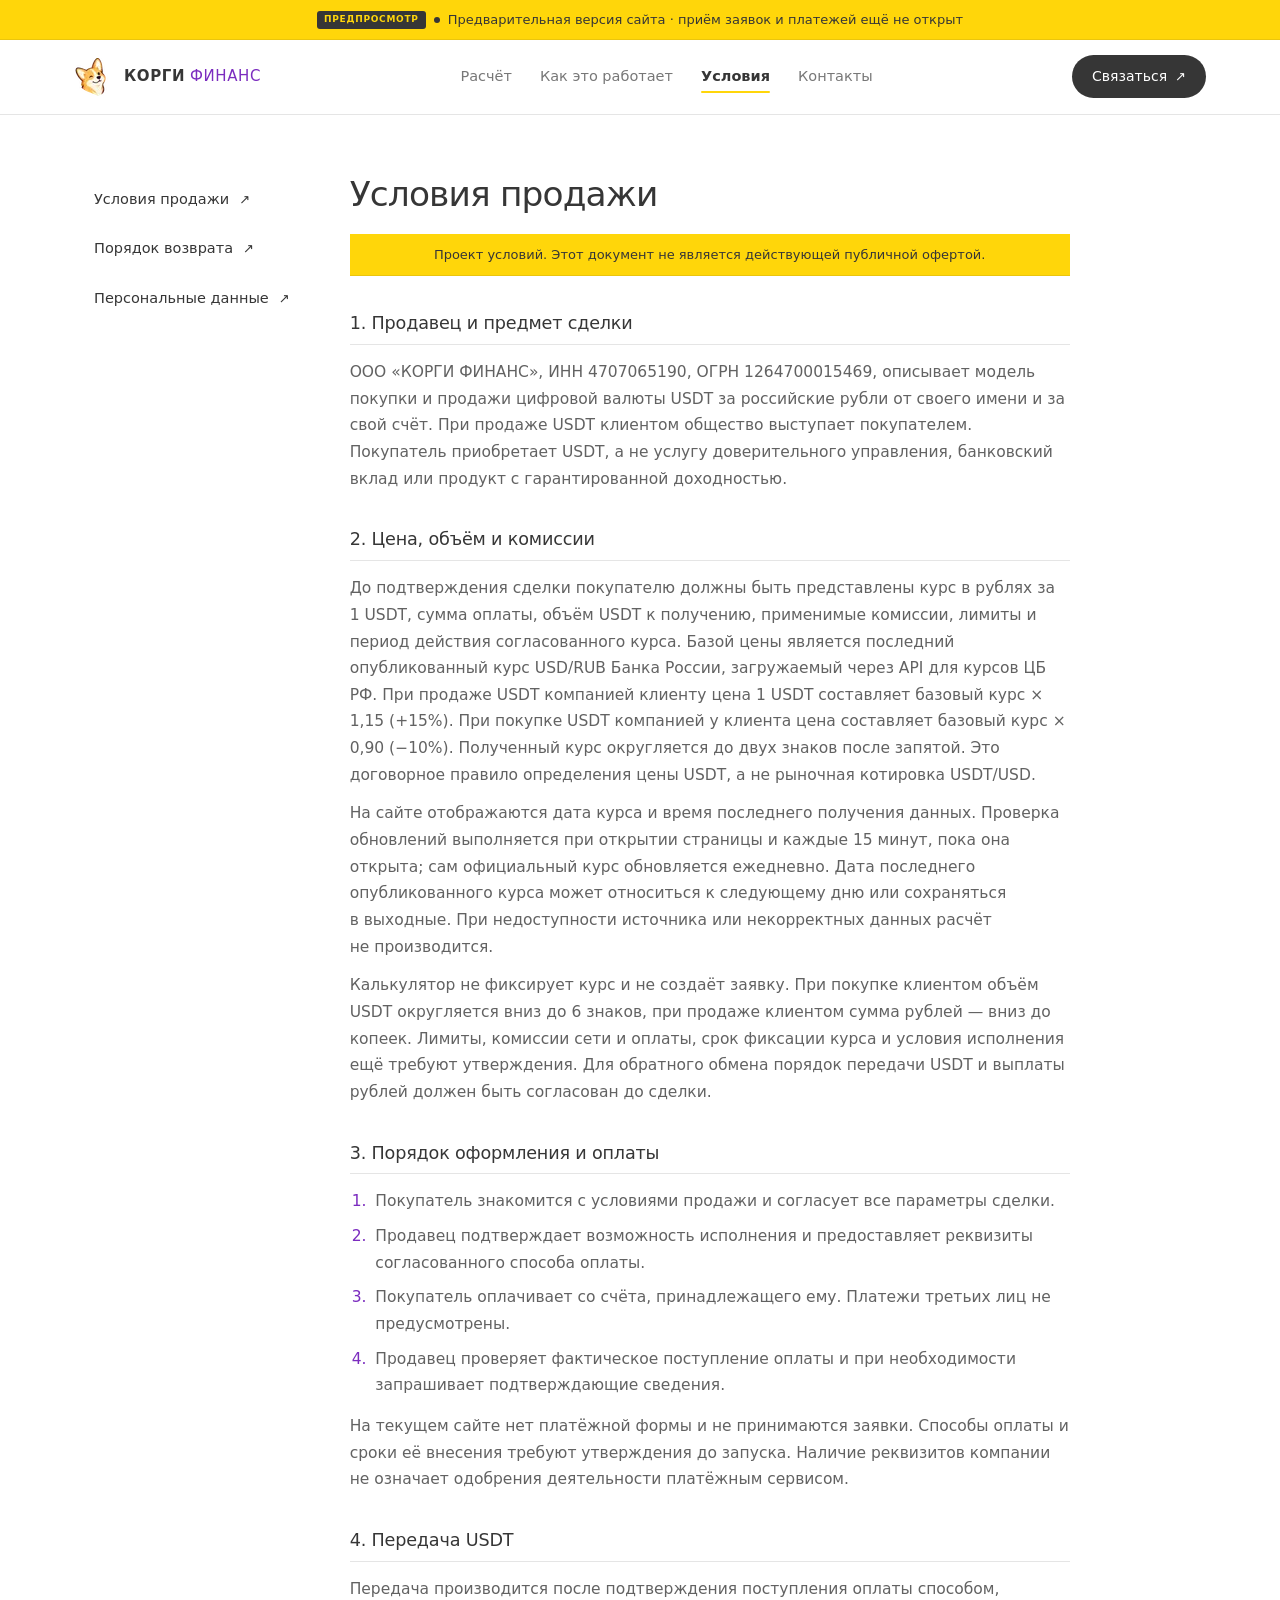
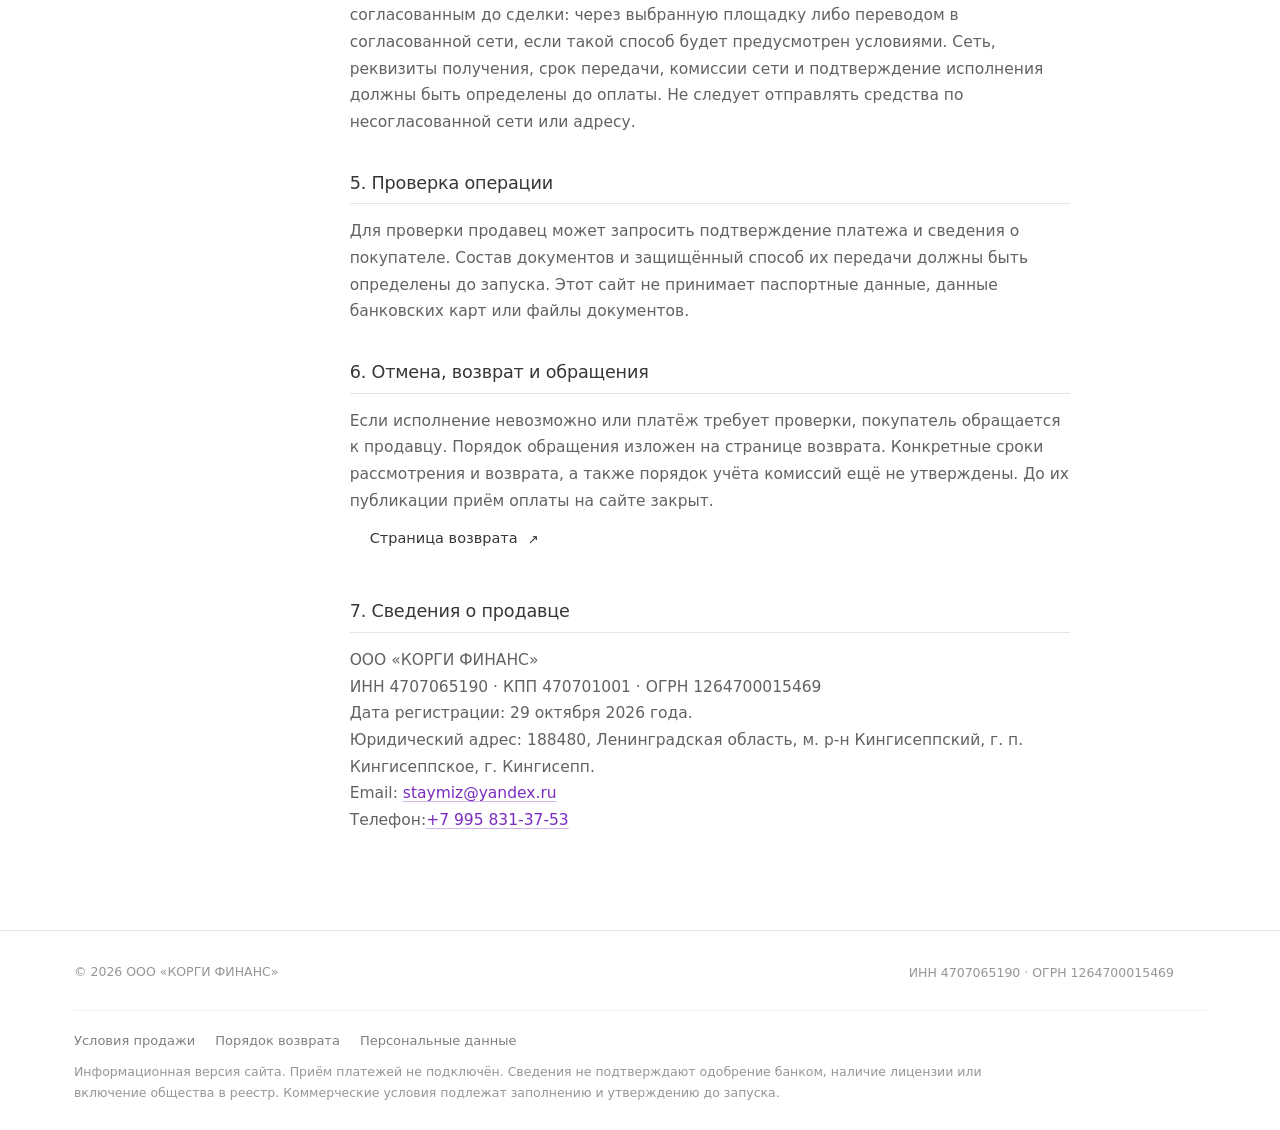
==== doc/conditions/index.html @ 90967d18 "first commit" ====
<!DOCTYPE html><html lang="ru"><head><meta charset="UTF-8"><meta name="viewport" content="width=device-width"><meta name="description" content="КОРГИ ФИНАНС: продажа USDT за рубли, сведения о продаже USDT за рубли, порядке сделки, возврате и реквизитах продавца."><meta name="generator" content="Astro v7.4.4"><title>Продажа USDT за рубли — КОРГИ ФИНАНС</title><link rel="icon" type="image/svg+xml" href="/favicon.svg"><link rel="icon" href="/favicon.ico"><link rel="stylesheet" href="/_astro/Layout.YBI-Zauv.css"><style>.navigation[data-astro-cid-mmvbyu2l]{justify-content:column;flex-direction:column;min-width:230px;display:flex}.navigation__btn[data-astro-cid-mmvbyu2l]{justify-content:start}
</style></head><body><div class="alert" role="status" data-astro-cid-dqawaju3><span class="alert__tag" data-astro-cid-dqawaju3>Предпросмотр</span><span class="alert__dot" aria-hidden="true" data-astro-cid-dqawaju3></span><p class="alert__text" data-astro-cid-dqawaju3>Предварительная версия сайта · приём заявок и платежей ещё не открыт</p></div><header class="hdr" data-astro-cid-wltanily><div class="hdr__inner" data-astro-cid-wltanily><a class="brand" href="/" data-astro-cid-wltanily><img src="/_astro/logo.Ba_OZO5L_Z1mNfrb.webp" alt="Логотип" data-astro-cid-wltanily="true" loading="lazy" decoding="async" width="38" height="38"><span class="brand__name" data-astro-cid-wltanily>Корги<em data-astro-cid-wltanily>Финанс</em></span></a><nav class="nav" aria-label="Основная навигация" data-astro-cid-wltanily><a href="/#exchange" data-nav-id="exchange" data-nav-section="exchange" data-astro-cid-wltanily>Расчёт</a><a href="/#how" data-nav-id="how" data-nav-section="how" data-astro-cid-wltanily>Как это работает</a><a href="/doc/conditions" data-nav-id="terms" aria-current="page" data-astro-cid-wltanily>Условия</a><a href="/#contacts" data-nav-id="contacts" data-nav-section="contacts" data-astro-cid-wltanily>Контакты</a></nav><div class="actions" data-astro-cid-wltanily><a class="btn btn--dark" href="mailto:staymiz@yandex.ru" data-astro-cid-wltanily="true" data-astro-cid-q3w2zb6n><span class="btn__label" data-astro-cid-q3w2zb6n>Связаться</span><span class="btn__arrow" aria-hidden="true" data-astro-cid-q3w2zb6n>↗</span></a><details class="menu" data-header-menu data-astro-cid-wltanily><summary class="menu__btn" aria-label="Открыть меню" data-astro-cid-wltanily><span data-astro-cid-wltanily></span><span data-astro-cid-wltanily></span><span data-astro-cid-wltanily></span></summary><nav class="menu__panel" aria-label="Мобильная навигация" data-header-menu-panel data-astro-cid-wltanily><a href="/#exchange" data-nav-id="exchange" data-nav-section="exchange" data-astro-cid-wltanily>Расчёт</a><a href="/#how" data-nav-id="how" data-nav-section="how" data-astro-cid-wltanily>Как это работает</a><a href="/doc/conditions" data-nav-id="terms" aria-current="page" data-astro-cid-wltanily>Условия</a><a href="/#contacts" data-nav-id="contacts" data-nav-section="contacts" data-astro-cid-wltanily>Контакты</a><a class="btn btn--dark btn--block menu__cta" href="mailto:staymiz@yandex.ru" data-astro-cid-wltanily="true" data-astro-cid-q3w2zb6n><span class="btn__label" data-astro-cid-q3w2zb6n>Связаться</span><span class="btn__arrow" aria-hidden="true" data-astro-cid-q3w2zb6n>↗</span></a></nav></details></div></div></header><script type="module">var e=(e,t=!1)=>{e.open&&(e.open=!1,t&&e.querySelector(`summary`)?.focus())};document.querySelectorAll(`[data-header-menu]`).forEach(t=>{let n=t.querySelector(`[data-header-menu-panel]`);n&&(n.addEventListener(`click`,n=>{n.target instanceof Element&&n.target.closest(`a`)&&e(t)}),document.addEventListener(`click`,n=>{t.open&&n.target instanceof Node&&!t.contains(n.target)&&e(t)}),document.addEventListener(`keydown`,n=>{n.key===`Escape`&&t.open&&e(t,!0)}))}),(()=>{let e=Array.from(document.querySelectorAll(`[data-nav-id]`));if(!e.length)return;let t=new Map;for(let n of e){let e=n.dataset.navSection,r=n.dataset.navId;if(!e||!r)continue;let i=document.getElementById(e);i&&t.set(r,i)}if(!t.size)return;let n=Array.from(t,([e,t])=>({id:e,element:t})),r=document.querySelector(`.hdr`),i=null,a=t=>{if(t!==i){i=t;for(let n of e)n.dataset.navId===t?n.setAttribute(`aria-current`,`page`):n.removeAttribute(`aria-current`)}},o=()=>{let e=(r?.offsetHeight??0)+24,t=n[0]?.id;for(let{id:r,element:i}of n)i.getBoundingClientRect().top-e<=0&&(t=r);window.scrollY+window.innerHeight>=document.documentElement.scrollHeight-2&&(t=n[n.length-1]?.id??t),t&&a(t)},s=!1,c=()=>{s||(s=!0,requestAnimationFrame(()=>{s=!1,o()}))};o(),window.addEventListener(`scroll`,c,{passive:!0}),window.addEventListener(`resize`,c),window.addEventListener(`load`,o),window.addEventListener(`hashchange`,o)})();</script><div class="wrapper doc-layout"><div class="navigation" data-astro-cid-mmvbyu2l><a class="btn btn--quiet btn--block mt-2 navigation__btn" href="/doc/conditions" data-astro-cid-mmvbyu2l="true" data-astro-cid-q3w2zb6n><span class="btn__label" data-astro-cid-q3w2zb6n>Условия продажи</span><span class="btn__arrow" aria-hidden="true" data-astro-cid-q3w2zb6n>↗</span></a><a class="btn btn--quiet btn--block navigation__btn" href="/doc/refund" data-astro-cid-mmvbyu2l="true" data-astro-cid-q3w2zb6n><span class="btn__label" data-astro-cid-q3w2zb6n>Порядок возврата</span><span class="btn__arrow" aria-hidden="true" data-astro-cid-q3w2zb6n>↗</span></a><a class="btn btn--quiet btn--block navigation__btn" href="/doc/privacy" data-astro-cid-mmvbyu2l="true" data-astro-cid-q3w2zb6n><span class="btn__label" data-astro-cid-q3w2zb6n>Персональные данные</span><span class="btn__arrow" aria-hidden="true" data-astro-cid-q3w2zb6n>↗</span></a></div><article class="doc"><h2 class="mt-2">Условия продажи</h2><div class="mt-2"></div><div class="alert" role="status" data-astro-cid-dqawaju3><p class="alert__text" data-astro-cid-dqawaju3>Проект условий. Этот документ не является действующей публичной офертой.</p></div><h3>1. Продавец и предмет сделки</h3><p>ООО «КОРГИ ФИНАНС», ИНН 4707065190, ОГРН 1264700015469, описывает модель покупки и продажи цифровой валюты USDT за российские рубли от своего имени и за свой счёт. При продаже USDT клиентом общество выступает покупателем. Покупатель приобретает USDT, а не услугу доверительного управления, банковский вклад или продукт с гарантированной доходностью.</p><h3>2. Цена, объём и комиссии</h3><p>До подтверждения сделки покупателю должны быть представлены курс в рублях за 1 USDT, сумма оплаты, объём USDT к получению, применимые комиссии, лимиты и период действия согласованного курса. Базой цены является последний опубликованный курс USD/RUB Банка России, загружаемый через API для курсов ЦБ РФ. При продаже USDT компанией клиенту цена 1 USDT составляет базовый курс × 1,15 (+15%). При покупке USDT компанией у клиента цена составляет базовый курс × 0,90 (−10%). Полученный курс округляется до двух знаков после запятой. Это договорное правило определения цены USDT, а не рыночная котировка USDT/USD.</p><p>На сайте отображаются дата курса и время последнего получения данных. Проверка обновлений выполняется при открытии страницы и каждые 15 минут, пока она открыта; сам официальный курс обновляется ежедневно. Дата последнего опубликованного курса может относиться к следующему дню или сохраняться в выходные. При недоступности источника или некорректных данных расчёт не производится.</p><p>Калькулятор не фиксирует курс и не создаёт заявку. При покупке клиентом объём USDT округляется вниз до 6 знаков, при продаже клиентом сумма рублей — вниз до копеек. Лимиты, комиссии сети и оплаты, срок фиксации курса и условия исполнения ещё требуют утверждения. Для обратного обмена порядок передачи USDT и выплаты рублей должен быть согласован до сделки.</p><h3>3. Порядок оформления и оплаты</h3><ol><li>Покупатель знакомится с условиями продажи и согласует все параметры сделки.</li><li>Продавец подтверждает возможность исполнения и предоставляет реквизиты согласованного способа оплаты.</li><li>Покупатель оплачивает со счёта, принадлежащего ему. Платежи третьих лиц не предусмотрены.</li><li>Продавец проверяет фактическое поступление оплаты и при необходимости запрашивает подтверждающие сведения.</li></ol><p>На текущем сайте нет платёжной формы и не принимаются заявки. Способы оплаты и сроки её внесения требуют утверждения до запуска. Наличие реквизитов компании не означает одобрения деятельности платёжным сервисом.</p><h3>4. Передача USDT</h3><p>Передача производится после подтверждения поступления оплаты способом, согласованным до сделки: через выбранную площадку либо переводом в согласованной сети, если такой способ будет предусмотрен условиями. Сеть, реквизиты получения, срок передачи, комиссии сети и подтверждение исполнения должны быть определены до оплаты. Не следует отправлять средства по несогласованной сети или адресу.</p><h3>5. Проверка операции</h3><p>Для проверки продавец может запросить подтверждение платежа и сведения о покупателе. Состав документов и защищённый способ их передачи должны быть определены до запуска. Этот сайт не принимает паспортные данные, данные банковских карт или файлы документов.</p><h3>6. Отмена, возврат и обращения</h3><p>Если исполнение невозможно или платёж требует проверки, покупатель обращается к продавцу. Порядок обращения изложен на странице возврата. Конкретные сроки рассмотрения и возврата, а также порядок учёта комиссий ещё не утверждены. До их публикации приём оплаты на сайте закрыт.</p><a class="btn btn--quiet" href="/doc/refund" data-astro-cid-q3w2zb6n><span class="btn__label" data-astro-cid-q3w2zb6n>Страница возврата</span><span class="btn__arrow" aria-hidden="true" data-astro-cid-q3w2zb6n>↗</span></a><h3>7. Сведения о продавце</h3><p>ООО «КОРГИ ФИНАНС» <br>ИНН 4707065190 · КПП 470701001 · ОГРН 1264700015469 <br>Дата регистрации: 29 октября 2026 года. <br>Юридический адрес: 188480, Ленинградская область, м. р-н Кингисеппский, г. п. Кингисеппское, г. Кингисепп.<br>Email: <a href="mailto:staymiz@yandex.ru">staymiz@yandex.ru</a><br>Телефон:<a href="tel:+79958313753">+7 995 831-37-53</a></p></article></div><footer class="ftr" data-astro-cid-tcz3g3y3><div class="ftr__inner" data-astro-cid-tcz3g3y3><div class="ftr__top ftr__meta" data-astro-cid-tcz3g3y3><p data-astro-cid-tcz3g3y3>© 2026 ООО «КОРГИ ФИНАНС»</p><p data-astro-cid-tcz3g3y3>ИНН 4707065190 · ОГРН 1264700015469</p></div><div class="ftr__bottom" data-astro-cid-tcz3g3y3><nav class="ftr__docs" aria-label="Документы" data-astro-cid-tcz3g3y3><a href="/doc/conditions" data-astro-cid-tcz3g3y3>Условия продажи</a><a href="/doc/refund" data-astro-cid-tcz3g3y3>Порядок возврата</a><a href="/doc/privacy" data-astro-cid-tcz3g3y3>Персональные данные</a></nav><p class="ftr__note" data-astro-cid-tcz3g3y3>Информационная версия сайта. Приём платежей не подключён. Сведения не подтверждают одобрение банком, наличие лицензии или включение общества в реестр. Коммерческие условия подлежат заполнению и утверждению до запуска.</p></div></div></footer></body></html>
---- _astro/Layout.YBI-Zauv.css ----
.alert[data-astro-cid-dqawaju3]{background:var(--color-accent);color:var(--color-dark);text-align:center;justify-content:center;align-items:center;gap:8px;padding:10px 20px;font-family:Rubik,system-ui,sans-serif;font-size:13px;font-weight:500;display:flex;box-shadow:inset 0 -1px #3636361a}.alert__text[data-astro-cid-dqawaju3]{margin:0}.alert__dot[data-astro-cid-dqawaju3]{background:var(--color-dark);border-radius:50%;flex:none;width:6px;height:6px;animation:2s ease-in-out infinite alert-pulse}.alert__tag[data-astro-cid-dqawaju3]{background:var(--color-dark);color:var(--color-accent);letter-spacing:.08em;text-transform:uppercase;white-space:nowrap;border-radius:3px;flex:none;padding:2px 7px;font-size:9px;font-weight:700;line-height:1.5}@media (prefers-reduced-motion:reduce){.alert__dot[data-astro-cid-dqawaju3]{animation:none}}@media (width<=480px){.alert[data-astro-cid-dqawaju3]{gap:6px;font-size:12px}.alert__tag[data-astro-cid-dqawaju3]{display:none}}@keyframes alert-pulse{0%,to{opacity:1;transform:scale(1)}50%{opacity:.55;transform:scale(.8)}}.btn[data-astro-cid-q3w2zb6n]{text-align:center;border-radius:999px;justify-content:center;align-items:center;gap:10px;min-width:0;max-width:100%;font-family:Rubik,system-ui,sans-serif;font-size:14px;font-weight:500;line-height:1.5;text-decoration:none;transition:background .2s,color .2s,transform .2s,box-shadow .2s;display:inline-flex}.btn__label[data-astro-cid-q3w2zb6n]{overflow-wrap:anywhere;min-width:0}.btn__arrow[data-astro-cid-q3w2zb6n]{flex:none;font-size:13px;transition:transform .2s}.btn[data-astro-cid-q3w2zb6n]:hover .btn__arrow[data-astro-cid-q3w2zb6n]{transform:translate(2px,-2px)}.btn--dark[data-astro-cid-q3w2zb6n]{background:var(--color-dark);color:var(--color-white);gap:8px;padding:11px 20px}.btn--dark[data-astro-cid-q3w2zb6n]:hover{background:var(--color-primary);transform:translateY(-1px);box-shadow:0 6px 18px #7b2cbf3d}.btn--primary[data-astro-cid-q3w2zb6n]{background:var(--color-primary);color:var(--color-white);padding:15px 26px;font-size:15px;box-shadow:0 14px 30px #7b2cbf42}.btn--primary[data-astro-cid-q3w2zb6n]:hover{background:#64209c;transform:translateY(-2px);box-shadow:0 18px 36px #7b2cbf52}.btn--primary[data-astro-cid-q3w2zb6n].btn--block{padding:15px 22px;font-size:14.5px;box-shadow:0 12px 26px #7b2cbf3d}.btn--primary[data-astro-cid-q3w2zb6n].btn--block:hover{transform:translateY(-1px);box-shadow:0 16px 32px #7b2cbf4d}.btn--primary[data-astro-cid-q3w2zb6n].btn--block .btn__arrow[data-astro-cid-q3w2zb6n]{font-size:12px}.btn--quiet[data-astro-cid-q3w2zb6n]{color:var(--color-dark);padding:14px 20px;font-size:14.5px}.btn--quiet[data-astro-cid-q3w2zb6n]:hover{background:#fffc}.btn--block[data-astro-cid-q3w2zb6n]{width:100%;display:flex}@media (width<=480px){.btn--primary[data-astro-cid-q3w2zb6n]{padding:14px 22px;font-size:14px}.btn--primary[data-astro-cid-q3w2zb6n].btn--block{padding:14px 20px}}@media (prefers-reduced-motion:reduce){.btn[data-astro-cid-q3w2zb6n],.btn__arrow[data-astro-cid-q3w2zb6n]{transition:none}.btn[data-astro-cid-q3w2zb6n]:hover,.btn[data-astro-cid-q3w2zb6n].btn--primary.btn--block:hover,.btn[data-astro-cid-q3w2zb6n]:hover .btn__arrow[data-astro-cid-q3w2zb6n]{transform:none}}*,:before,:after{box-sizing:border-box}:not(dialog){margin:0}@media (prefers-reduced-motion:no-preference){html{interpolate-size:allow-keywords}}body{-webkit-font-smoothing:antialiased;line-height:1.5}img,picture,video,canvas,svg{max-width:100%;display:block}input,button,textarea,select{font:inherit}p,h1,h2,h3,h4,h5,h6{overflow-wrap:break-word}p{text-wrap:pretty}h1,h2,h3,h4,h5,h6{text-wrap:balance}#root,#__next{isolation:isolate}:root{--color-dark:#363636;--color-accent:#ffd60a;--color-primary:#7b2cbf;--color-gray-light:#e5e5e5;--color-white:#fff}.wrapper{max-width:1180px;margin:0 auto}.flex{justify-content:space-between;gap:10px;display:flex}.mt-2{margin-top:20px}.title{color:var(--color-dark);letter-spacing:-.025em;margin-top:20px;font-size:clamp(1.8rem,3.2vw,2.6rem);font-weight:500;line-height:1.12}.lead{color:#363636b8;margin-top:16px;font-size:min(10,clamp(1.8rem,3.2vw,2.6rem));font-weight:300;line-height:1.65}.text{color:#363636a3;margin-top:10px;font-size:14px;font-weight:300;line-height:1.65}.doc-layout{align-items:flex-start;gap:40px;padding:40px 24px 96px;display:flex}.doc{color:#363636c7;flex:1;min-width:0;max-width:720px;font-family:Rubik,system-ui,sans-serif;font-size:15.5px;font-weight:300;line-height:1.72}.doc h2,.doc h3{scroll-margin-top:96px}.doc h2{color:var(--color-dark);letter-spacing:-.025em;font-size:clamp(1.7rem,3vw,2.15rem);font-weight:500;line-height:1.15}.doc h3{border-bottom:1px solid var(--color-gray-light);color:var(--color-dark);letter-spacing:-.01em;margin-top:36px;padding-bottom:8px;font-size:1.1rem;font-weight:500;line-height:1.35}.doc p{margin-top:14px}.doc p+p{margin-top:12px}.doc ul,.doc ol{margin-top:14px;padding-left:1.4em}.doc ul li,.doc ol li{margin-top:8px;padding-left:4px}.doc ul li::marker,.doc ol li::marker{color:var(--color-primary);font-weight:500}.doc a{color:var(--color-primary);text-underline-offset:3px;text-decoration-color:#7b2cbf59;transition:text-decoration-color .18s}.doc a:hover{text-decoration-color:currentColor}.doc strong,.doc b{color:var(--color-dark);font-weight:500}.doc hr{border:0;border-top:1px solid var(--color-gray-light);margin:32px 0}@media (width<=900px){.doc-layout{flex-direction:column;gap:24px;padding:32px 20px 72px}.doc{max-width:none}}@media (width<=600px){.doc{font-size:15px}.doc h3{margin-top:28px}}@media (prefers-reduced-motion:reduce){.doc a{transition:none}}.hdr[data-astro-cid-wltanily]{z-index:50;border-bottom:1px solid var(--color-gray-light);backdrop-filter:blur(14px)saturate(160%);background:#ffffffd1;font-family:Rubik,system-ui,sans-serif;position:sticky;top:0}.hdr--static[data-astro-cid-wltanily]{position:relative}.hdr__inner[data-astro-cid-wltanily]{grid-template-columns:auto 1fr auto;align-items:center;gap:32px;max-width:1180px;height:74px;margin:0 auto;padding:0 24px;display:grid}.brand[data-astro-cid-wltanily]{color:var(--color-dark);grid-column:1;align-items:center;gap:12px;text-decoration:none;display:inline-flex}.brand[data-astro-cid-wltanily] img[data-astro-cid-wltanily]{object-fit:contain;width:38px;height:38px}.brand__name[data-astro-cid-wltanily]{letter-spacing:.04em;text-transform:uppercase;white-space:nowrap;font-size:15px;font-weight:700}.brand__name[data-astro-cid-wltanily] em[data-astro-cid-wltanily]{color:var(--color-primary);margin-left:.32em;font-style:normal;font-weight:500}.nav[data-astro-cid-wltanily]{grid-column:2;justify-content:center;gap:28px;display:flex}.nav[data-astro-cid-wltanily] a[data-astro-cid-wltanily]{color:#363636ad;padding:6px 0;font-size:14.5px;font-weight:500;text-decoration:none;transition:color .18s;position:relative}.nav[data-astro-cid-wltanily] a[data-astro-cid-wltanily]:after{background:var(--color-accent);content:"";transform-origin:0;border-radius:2px;height:2px;transition:transform .22s;position:absolute;bottom:0;left:0;right:0;transform:scaleX(0)}.nav[data-astro-cid-wltanily] a[data-astro-cid-wltanily]:hover,.nav[data-astro-cid-wltanily] a[data-astro-cid-wltanily][aria-current=page]{color:var(--color-dark)}.nav[data-astro-cid-wltanily] a[data-astro-cid-wltanily]:hover:after,.nav[data-astro-cid-wltanily] a[data-astro-cid-wltanily][aria-current=page]:after{transform:scaleX(1)}.nav[data-astro-cid-wltanily] a[data-astro-cid-wltanily][aria-current=page]{font-weight:700}.actions[data-astro-cid-wltanily]{grid-column:3;align-items:center;gap:10px;display:flex}.menu[data-astro-cid-wltanily]{display:none;position:relative}.menu__btn[data-astro-cid-wltanily]{border:1px solid var(--color-gray-light);background:var(--color-white);cursor:pointer;border-radius:12px;place-content:center;gap:5px;width:44px;height:44px;list-style:none;display:grid}.menu__btn[data-astro-cid-wltanily]::-webkit-details-marker{display:none}.menu__btn[data-astro-cid-wltanily] span[data-astro-cid-wltanily]{background:var(--color-dark);border-radius:2px;width:18px;height:2px;transition:transform .2s;display:block}.menu[data-astro-cid-wltanily][open] .menu__btn[data-astro-cid-wltanily] span[data-astro-cid-wltanily]:first-child{transform:translateY(7px)rotate(45deg)}.menu[data-astro-cid-wltanily][open] .menu__btn[data-astro-cid-wltanily] span[data-astro-cid-wltanily]:nth-child(2){opacity:0}.menu[data-astro-cid-wltanily][open] .menu__btn[data-astro-cid-wltanily] span[data-astro-cid-wltanily]:nth-child(3){transform:translateY(-7px)rotate(-45deg)}.menu__panel[data-astro-cid-wltanily]{border:1px solid var(--color-gray-light);background:var(--color-white);border-radius:16px;gap:2px;width:248px;padding:8px;display:grid;position:absolute;top:calc(100% + 14px);right:0;box-shadow:0 18px 40px #36363624}.menu__panel[data-astro-cid-wltanily] a[data-astro-cid-wltanily]{color:var(--color-dark);border-radius:10px;padding:11px 14px;font-size:15px;text-decoration:none}.menu__panel[data-astro-cid-wltanily] a[data-astro-cid-wltanily]:hover{background:#f4f4f6}.menu__panel[data-astro-cid-wltanily] a[data-astro-cid-wltanily][aria-current=page]{background:#f4f4f6;font-weight:700}.menu__cta[data-astro-cid-wltanily]{background:var(--color-dark);text-align:center;margin-top:4px;color:var(--color-white)!important}.menu__cta[data-astro-cid-wltanily]:hover{background:var(--color-primary)!important}@media (width<=1180px){.hdr__inner[data-astro-cid-wltanily]{gap:24px;height:72px;padding:0 20px}.nav[data-astro-cid-wltanily]{gap:20px}.nav[data-astro-cid-wltanily] a[data-astro-cid-wltanily]{font-size:14px}}@media (width<=1024px){.hdr__inner[data-astro-cid-wltanily]{gap:18px;height:70px;padding:0 18px}.nav[data-astro-cid-wltanily]{gap:14px}.nav[data-astro-cid-wltanily] a[data-astro-cid-wltanily]{font-size:13.5px}.brand__name[data-astro-cid-wltanily]{font-size:14px}.actions[data-astro-cid-wltanily]>.btn[data-astro-cid-wltanily]{gap:6px;padding:10px 16px;font-size:13.5px}}@media (width<=900px){.hdr__inner[data-astro-cid-wltanily]{gap:14px;height:68px;padding:0 16px}.nav[data-astro-cid-wltanily]{gap:10px}.nav[data-astro-cid-wltanily] a[data-astro-cid-wltanily]{font-size:13px}.brand[data-astro-cid-wltanily]{gap:10px}.actions[data-astro-cid-wltanily]>.btn[data-astro-cid-wltanily]{padding:9px 14px;font-size:13px}}@media (width<=650px){.hdr__inner[data-astro-cid-wltanily]{height:66px}.nav[data-astro-cid-wltanily]{display:none}.menu[data-astro-cid-wltanily]{display:block}}@media (width<=520px){.brand[data-astro-cid-wltanily]{gap:8px}.brand[data-astro-cid-wltanily] img[data-astro-cid-wltanily]{width:34px;height:34px}.brand__name[data-astro-cid-wltanily]{letter-spacing:.02em;font-size:13px}}@media (width<=420px){.actions[data-astro-cid-wltanily]>.btn[data-astro-cid-wltanily]{padding:10px 14px;font-size:13px}.brand[data-astro-cid-wltanily] img[data-astro-cid-wltanily]{width:32px;height:32px}}@media (width<=360px){.hdr__inner[data-astro-cid-wltanily]{gap:10px;padding:0 12px}.actions[data-astro-cid-wltanily]>.btn[data-astro-cid-wltanily]{padding:9px 12px;font-size:12.5px}.brand[data-astro-cid-wltanily] img[data-astro-cid-wltanily]{width:30px;height:30px}.brand__name[data-astro-cid-wltanily]{letter-spacing:.01em;font-size:12px}.menu__btn[data-astro-cid-wltanily]{width:40px;height:40px}}@media (width<=320px){.actions[data-astro-cid-wltanily]>.btn[data-astro-cid-wltanily]{display:none}}.ftr[data-astro-cid-tcz3g3y3]{border-top:1px solid var(--color-gray-light);background:var(--color-white);font-family:Rubik,system-ui,sans-serif}.ftr__inner[data-astro-cid-tcz3g3y3]{max-width:1180px;margin:0 auto;padding:30px 24px 26px}.ftr__top[data-astro-cid-tcz3g3y3]{grid-template-columns:auto 1fr auto;align-items:center;gap:32px;display:grid}.ftr__nav[data-astro-cid-tcz3g3y3]{justify-content:center;gap:28px;display:flex}.ftr__nav[data-astro-cid-tcz3g3y3] a[data-astro-cid-tcz3g3y3]{color:#363636ad;padding:6px 0;font-size:14.5px;font-weight:500;text-decoration:none;transition:color .18s;position:relative}.ftr__nav[data-astro-cid-tcz3g3y3] a[data-astro-cid-tcz3g3y3]:after{background:var(--color-accent);content:"";transform-origin:0;border-radius:2px;height:2px;transition:transform .22s;position:absolute;bottom:0;left:0;right:0;transform:scaleX(0)}.ftr__nav[data-astro-cid-tcz3g3y3] a[data-astro-cid-tcz3g3y3]:hover{color:var(--color-dark)}.ftr__nav[data-astro-cid-tcz3g3y3] a[data-astro-cid-tcz3g3y3]:hover:after{transform:scaleX(1)}.ftr__meta[data-astro-cid-tcz3g3y3]{color:#36363685;text-align:right;font-size:12.5px;font-weight:300;line-height:1.55}.ftr__meta[data-astro-cid-tcz3g3y3] p[data-astro-cid-tcz3g3y3]+p[data-astro-cid-tcz3g3y3]{margin-top:2px}.ftr__bottom[data-astro-cid-tcz3g3y3]{border-top:1px solid #f0eff2;flex-direction:column;gap:12px;margin-top:28px;padding-top:20px;display:flex}.ftr__docs[data-astro-cid-tcz3g3y3]{flex-wrap:wrap;gap:6px 20px;display:flex}.ftr__docs[data-astro-cid-tcz3g3y3] a[data-astro-cid-tcz3g3y3]{color:#363636a3;font-size:13px;font-weight:500;text-decoration:none;transition:color .18s}.ftr__docs[data-astro-cid-tcz3g3y3] a[data-astro-cid-tcz3g3y3]:hover{color:var(--color-primary)}.ftr__note[data-astro-cid-tcz3g3y3]{color:#36363685;text-wrap:pretty;max-width:920px;font-size:12.5px;font-weight:300;line-height:1.65}.brand[data-astro-cid-tcz3g3y3]{color:var(--color-dark);align-items:center;gap:12px;text-decoration:none;display:inline-flex}.brand[data-astro-cid-tcz3g3y3] img[data-astro-cid-tcz3g3y3]{object-fit:contain;width:38px;height:38px}.brand__name[data-astro-cid-tcz3g3y3]{letter-spacing:.04em;text-transform:uppercase;white-space:nowrap;font-size:15px;font-weight:700}.brand__name[data-astro-cid-tcz3g3y3] em[data-astro-cid-tcz3g3y3]{color:var(--color-primary);margin-left:.32em;font-style:normal;font-weight:500}@media (prefers-reduced-motion:reduce){.ftr__nav[data-astro-cid-tcz3g3y3] a[data-astro-cid-tcz3g3y3],.ftr__docs[data-astro-cid-tcz3g3y3] a[data-astro-cid-tcz3g3y3],.ftr__nav[data-astro-cid-tcz3g3y3] a[data-astro-cid-tcz3g3y3]:after{transition:none}}@media (width<=1180px){.ftr__inner[data-astro-cid-tcz3g3y3]{padding:28px 20px 24px}.ftr__top[data-astro-cid-tcz3g3y3]{gap:24px}.ftr__nav[data-astro-cid-tcz3g3y3]{gap:20px}.ftr__nav[data-astro-cid-tcz3g3y3] a[data-astro-cid-tcz3g3y3]{font-size:14px}}@media (width<=1024px){.ftr__inner[data-astro-cid-tcz3g3y3]{padding:26px 18px 22px}.ftr__top[data-astro-cid-tcz3g3y3]{gap:18px}.ftr__nav[data-astro-cid-tcz3g3y3]{gap:14px}.ftr__nav[data-astro-cid-tcz3g3y3] a[data-astro-cid-tcz3g3y3]{font-size:13.5px}.brand__name[data-astro-cid-tcz3g3y3]{font-size:14px}}@media (width<=900px){.ftr__inner[data-astro-cid-tcz3g3y3]{padding:26px 16px 22px}.ftr__top[data-astro-cid-tcz3g3y3]{grid-template-columns:1fr auto;gap:16px 24px}.ftr__nav[data-astro-cid-tcz3g3y3]{flex-wrap:wrap;grid-area:2/1/auto/-1;justify-content:flex-start;gap:4px 20px}.ftr__nav[data-astro-cid-tcz3g3y3] a[data-astro-cid-tcz3g3y3]{font-size:13px}.brand[data-astro-cid-tcz3g3y3]{gap:10px}}@media (width<=650px){.ftr__top[data-astro-cid-tcz3g3y3]{grid-template-columns:1fr;gap:18px}.ftr__nav[data-astro-cid-tcz3g3y3],.ftr__meta[data-astro-cid-tcz3g3y3]{grid-area:auto}.ftr__meta[data-astro-cid-tcz3g3y3]{text-align:left}.ftr__bottom[data-astro-cid-tcz3g3y3]{margin-top:22px;padding-top:16px}}@media (width<=520px){.brand[data-astro-cid-tcz3g3y3]{gap:8px}.brand[data-astro-cid-tcz3g3y3] img[data-astro-cid-tcz3g3y3]{width:34px;height:34px}.brand__name[data-astro-cid-tcz3g3y3]{letter-spacing:.02em;font-size:13px}}@media (width<=420px){.brand[data-astro-cid-tcz3g3y3] img[data-astro-cid-tcz3g3y3]{width:32px;height:32px}.brand__name[data-astro-cid-tcz3g3y3]{letter-spacing:.01em;font-size:12px}}
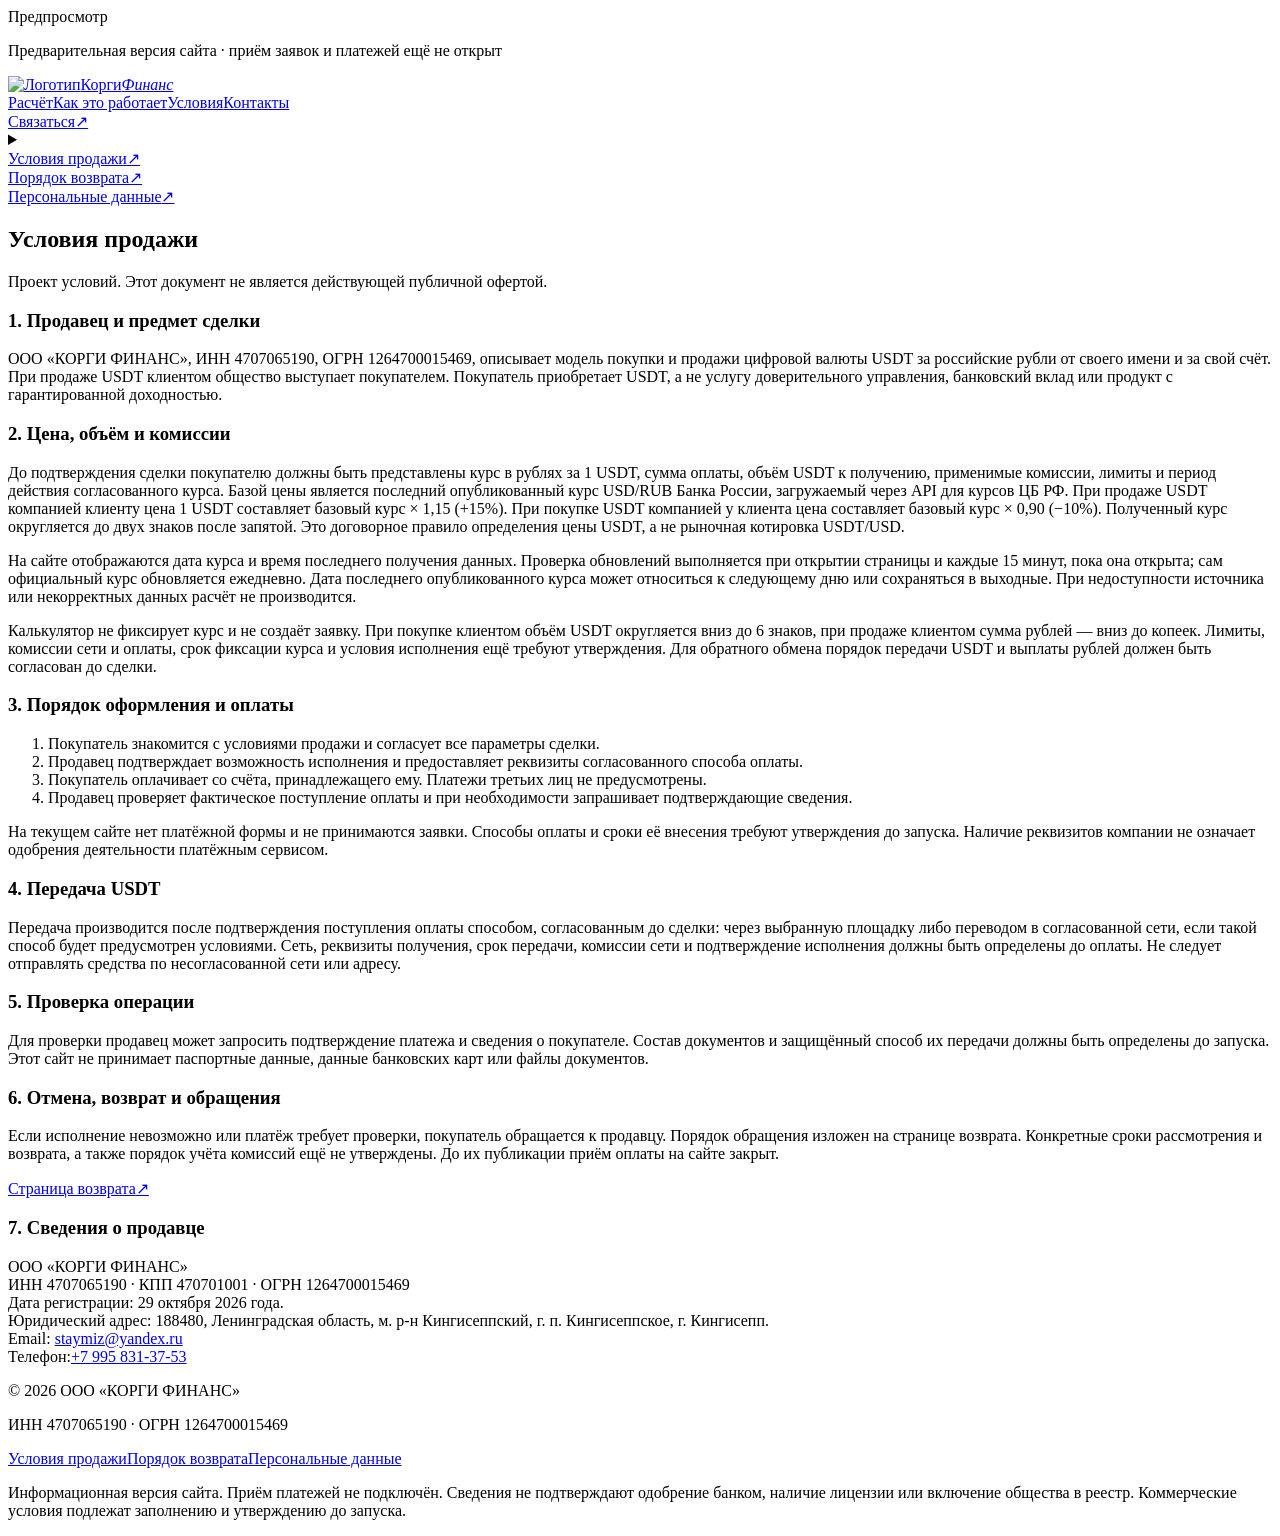
==== commit 2e124a54: "commit" ====
--- a/doc/conditions/index.html
+++ b/doc/conditions/index.html
@@ -1,2 +1,2 @@
-<!DOCTYPE html><html lang="ru"><head><meta charset="UTF-8"><meta name="viewport" content="width=device-width"><meta name="description" content="КОРГИ ФИНАНС: продажа USDT за рубли, сведения о продаже USDT за рубли, порядке сделки, возврате и реквизитах продавца."><meta name="generator" content="Astro v7.4.4"><title>Продажа USDT за рубли — КОРГИ ФИНАНС</title><link rel="icon" type="image/svg+xml" href="/favicon.svg"><link rel="icon" href="/favicon.ico"><link rel="stylesheet" href="/_astro/Layout.YBI-Zauv.css"><style>.navigation[data-astro-cid-mmvbyu2l]{justify-content:column;flex-direction:column;min-width:230px;display:flex}.navigation__btn[data-astro-cid-mmvbyu2l]{justify-content:start}
-</style></head><body><div class="alert" role="status" data-astro-cid-dqawaju3><span class="alert__tag" data-astro-cid-dqawaju3>Предпросмотр</span><span class="alert__dot" aria-hidden="true" data-astro-cid-dqawaju3></span><p class="alert__text" data-astro-cid-dqawaju3>Предварительная версия сайта · приём заявок и платежей ещё не открыт</p></div><header class="hdr" data-astro-cid-wltanily><div class="hdr__inner" data-astro-cid-wltanily><a class="brand" href="/" data-astro-cid-wltanily><img src="/_astro/logo.Ba_OZO5L_Z1mNfrb.webp" alt="Логотип" data-astro-cid-wltanily="true" loading="lazy" decoding="async" width="38" height="38"><span class="brand__name" data-astro-cid-wltanily>Корги<em data-astro-cid-wltanily>Финанс</em></span></a><nav class="nav" aria-label="Основная навигация" data-astro-cid-wltanily><a href="/#exchange" data-nav-id="exchange" data-nav-section="exchange" data-astro-cid-wltanily>Расчёт</a><a href="/#how" data-nav-id="how" data-nav-section="how" data-astro-cid-wltanily>Как это работает</a><a href="/doc/conditions" data-nav-id="terms" aria-current="page" data-astro-cid-wltanily>Условия</a><a href="/#contacts" data-nav-id="contacts" data-nav-section="contacts" data-astro-cid-wltanily>Контакты</a></nav><div class="actions" data-astro-cid-wltanily><a class="btn btn--dark" href="mailto:staymiz@yandex.ru" data-astro-cid-wltanily="true" data-astro-cid-q3w2zb6n><span class="btn__label" data-astro-cid-q3w2zb6n>Связаться</span><span class="btn__arrow" aria-hidden="true" data-astro-cid-q3w2zb6n>↗</span></a><details class="menu" data-header-menu data-astro-cid-wltanily><summary class="menu__btn" aria-label="Открыть меню" data-astro-cid-wltanily><span data-astro-cid-wltanily></span><span data-astro-cid-wltanily></span><span data-astro-cid-wltanily></span></summary><nav class="menu__panel" aria-label="Мобильная навигация" data-header-menu-panel data-astro-cid-wltanily><a href="/#exchange" data-nav-id="exchange" data-nav-section="exchange" data-astro-cid-wltanily>Расчёт</a><a href="/#how" data-nav-id="how" data-nav-section="how" data-astro-cid-wltanily>Как это работает</a><a href="/doc/conditions" data-nav-id="terms" aria-current="page" data-astro-cid-wltanily>Условия</a><a href="/#contacts" data-nav-id="contacts" data-nav-section="contacts" data-astro-cid-wltanily>Контакты</a><a class="btn btn--dark btn--block menu__cta" href="mailto:staymiz@yandex.ru" data-astro-cid-wltanily="true" data-astro-cid-q3w2zb6n><span class="btn__label" data-astro-cid-q3w2zb6n>Связаться</span><span class="btn__arrow" aria-hidden="true" data-astro-cid-q3w2zb6n>↗</span></a></nav></details></div></div></header><script type="module">var e=(e,t=!1)=>{e.open&&(e.open=!1,t&&e.querySelector(`summary`)?.focus())};document.querySelectorAll(`[data-header-menu]`).forEach(t=>{let n=t.querySelector(`[data-header-menu-panel]`);n&&(n.addEventListener(`click`,n=>{n.target instanceof Element&&n.target.closest(`a`)&&e(t)}),document.addEventListener(`click`,n=>{t.open&&n.target instanceof Node&&!t.contains(n.target)&&e(t)}),document.addEventListener(`keydown`,n=>{n.key===`Escape`&&t.open&&e(t,!0)}))}),(()=>{let e=Array.from(document.querySelectorAll(`[data-nav-id]`));if(!e.length)return;let t=new Map;for(let n of e){let e=n.dataset.navSection,r=n.dataset.navId;if(!e||!r)continue;let i=document.getElementById(e);i&&t.set(r,i)}if(!t.size)return;let n=Array.from(t,([e,t])=>({id:e,element:t})),r=document.querySelector(`.hdr`),i=null,a=t=>{if(t!==i){i=t;for(let n of e)n.dataset.navId===t?n.setAttribute(`aria-current`,`page`):n.removeAttribute(`aria-current`)}},o=()=>{let e=(r?.offsetHeight??0)+24,t=n[0]?.id;for(let{id:r,element:i}of n)i.getBoundingClientRect().top-e<=0&&(t=r);window.scrollY+window.innerHeight>=document.documentElement.scrollHeight-2&&(t=n[n.length-1]?.id??t),t&&a(t)},s=!1,c=()=>{s||(s=!0,requestAnimationFrame(()=>{s=!1,o()}))};o(),window.addEventListener(`scroll`,c,{passive:!0}),window.addEventListener(`resize`,c),window.addEventListener(`load`,o),window.addEventListener(`hashchange`,o)})();</script><div class="wrapper doc-layout"><div class="navigation" data-astro-cid-mmvbyu2l><a class="btn btn--quiet btn--block mt-2 navigation__btn" href="/doc/conditions" data-astro-cid-mmvbyu2l="true" data-astro-cid-q3w2zb6n><span class="btn__label" data-astro-cid-q3w2zb6n>Условия продажи</span><span class="btn__arrow" aria-hidden="true" data-astro-cid-q3w2zb6n>↗</span></a><a class="btn btn--quiet btn--block navigation__btn" href="/doc/refund" data-astro-cid-mmvbyu2l="true" data-astro-cid-q3w2zb6n><span class="btn__label" data-astro-cid-q3w2zb6n>Порядок возврата</span><span class="btn__arrow" aria-hidden="true" data-astro-cid-q3w2zb6n>↗</span></a><a class="btn btn--quiet btn--block navigation__btn" href="/doc/privacy" data-astro-cid-mmvbyu2l="true" data-astro-cid-q3w2zb6n><span class="btn__label" data-astro-cid-q3w2zb6n>Персональные данные</span><span class="btn__arrow" aria-hidden="true" data-astro-cid-q3w2zb6n>↗</span></a></div><article class="doc"><h2 class="mt-2">Условия продажи</h2><div class="mt-2"></div><div class="alert" role="status" data-astro-cid-dqawaju3><p class="alert__text" data-astro-cid-dqawaju3>Проект условий. Этот документ не является действующей публичной офертой.</p></div><h3>1. Продавец и предмет сделки</h3><p>ООО «КОРГИ ФИНАНС», ИНН 4707065190, ОГРН 1264700015469, описывает модель покупки и продажи цифровой валюты USDT за российские рубли от своего имени и за свой счёт. При продаже USDT клиентом общество выступает покупателем. Покупатель приобретает USDT, а не услугу доверительного управления, банковский вклад или продукт с гарантированной доходностью.</p><h3>2. Цена, объём и комиссии</h3><p>До подтверждения сделки покупателю должны быть представлены курс в рублях за 1 USDT, сумма оплаты, объём USDT к получению, применимые комиссии, лимиты и период действия согласованного курса. Базой цены является последний опубликованный курс USD/RUB Банка России, загружаемый через API для курсов ЦБ РФ. При продаже USDT компанией клиенту цена 1 USDT составляет базовый курс × 1,15 (+15%). При покупке USDT компанией у клиента цена составляет базовый курс × 0,90 (−10%). Полученный курс округляется до двух знаков после запятой. Это договорное правило определения цены USDT, а не рыночная котировка USDT/USD.</p><p>На сайте отображаются дата курса и время последнего получения данных. Проверка обновлений выполняется при открытии страницы и каждые 15 минут, пока она открыта; сам официальный курс обновляется ежедневно. Дата последнего опубликованного курса может относиться к следующему дню или сохраняться в выходные. При недоступности источника или некорректных данных расчёт не производится.</p><p>Калькулятор не фиксирует курс и не создаёт заявку. При покупке клиентом объём USDT округляется вниз до 6 знаков, при продаже клиентом сумма рублей — вниз до копеек. Лимиты, комиссии сети и оплаты, срок фиксации курса и условия исполнения ещё требуют утверждения. Для обратного обмена порядок передачи USDT и выплаты рублей должен быть согласован до сделки.</p><h3>3. Порядок оформления и оплаты</h3><ol><li>Покупатель знакомится с условиями продажи и согласует все параметры сделки.</li><li>Продавец подтверждает возможность исполнения и предоставляет реквизиты согласованного способа оплаты.</li><li>Покупатель оплачивает со счёта, принадлежащего ему. Платежи третьих лиц не предусмотрены.</li><li>Продавец проверяет фактическое поступление оплаты и при необходимости запрашивает подтверждающие сведения.</li></ol><p>На текущем сайте нет платёжной формы и не принимаются заявки. Способы оплаты и сроки её внесения требуют утверждения до запуска. Наличие реквизитов компании не означает одобрения деятельности платёжным сервисом.</p><h3>4. Передача USDT</h3><p>Передача производится после подтверждения поступления оплаты способом, согласованным до сделки: через выбранную площадку либо переводом в согласованной сети, если такой способ будет предусмотрен условиями. Сеть, реквизиты получения, срок передачи, комиссии сети и подтверждение исполнения должны быть определены до оплаты. Не следует отправлять средства по несогласованной сети или адресу.</p><h3>5. Проверка операции</h3><p>Для проверки продавец может запросить подтверждение платежа и сведения о покупателе. Состав документов и защищённый способ их передачи должны быть определены до запуска. Этот сайт не принимает паспортные данные, данные банковских карт или файлы документов.</p><h3>6. Отмена, возврат и обращения</h3><p>Если исполнение невозможно или платёж требует проверки, покупатель обращается к продавцу. Порядок обращения изложен на странице возврата. Конкретные сроки рассмотрения и возврата, а также порядок учёта комиссий ещё не утверждены. До их публикации приём оплаты на сайте закрыт.</p><a class="btn btn--quiet" href="/doc/refund" data-astro-cid-q3w2zb6n><span class="btn__label" data-astro-cid-q3w2zb6n>Страница возврата</span><span class="btn__arrow" aria-hidden="true" data-astro-cid-q3w2zb6n>↗</span></a><h3>7. Сведения о продавце</h3><p>ООО «КОРГИ ФИНАНС» <br>ИНН 4707065190 · КПП 470701001 · ОГРН 1264700015469 <br>Дата регистрации: 29 октября 2026 года. <br>Юридический адрес: 188480, Ленинградская область, м. р-н Кингисеппский, г. п. Кингисеппское, г. Кингисепп.<br>Email: <a href="mailto:staymiz@yandex.ru">staymiz@yandex.ru</a><br>Телефон:<a href="tel:+79958313753">+7 995 831-37-53</a></p></article></div><footer class="ftr" data-astro-cid-tcz3g3y3><div class="ftr__inner" data-astro-cid-tcz3g3y3><div class="ftr__top ftr__meta" data-astro-cid-tcz3g3y3><p data-astro-cid-tcz3g3y3>© 2026 ООО «КОРГИ ФИНАНС»</p><p data-astro-cid-tcz3g3y3>ИНН 4707065190 · ОГРН 1264700015469</p></div><div class="ftr__bottom" data-astro-cid-tcz3g3y3><nav class="ftr__docs" aria-label="Документы" data-astro-cid-tcz3g3y3><a href="/doc/conditions" data-astro-cid-tcz3g3y3>Условия продажи</a><a href="/doc/refund" data-astro-cid-tcz3g3y3>Порядок возврата</a><a href="/doc/privacy" data-astro-cid-tcz3g3y3>Персональные данные</a></nav><p class="ftr__note" data-astro-cid-tcz3g3y3>Информационная версия сайта. Приём платежей не подключён. Сведения не подтверждают одобрение банком, наличие лицензии или включение общества в реестр. Коммерческие условия подлежат заполнению и утверждению до запуска.</p></div></div></footer></body></html>+<!DOCTYPE html><html lang="ru"><head><meta charset="UTF-8"><meta name="viewport" content="width=device-width"><meta name="description" content="КОРГИ ФИНАНС: продажа USDT за рубли, сведения о продаже USDT за рубли, порядке сделки, возврате и реквизитах продавца."><meta name="generator" content="Astro v7.4.4"><title>Продажа USDT за рубли — КОРГИ ФИНАНС</title><link rel="icon" type="image/svg+xml" href="/favicon.svg"><link rel="icon" href="/favicon.ico"><link rel="stylesheet" href="/demo/_astro/Layout.YBI-Zauv.css"><style>.navigation[data-astro-cid-mmvbyu2l]{justify-content:column;flex-direction:column;min-width:230px;display:flex}.navigation__btn[data-astro-cid-mmvbyu2l]{justify-content:start}
+</style></head><body><div class="alert" role="status" data-astro-cid-dqawaju3><span class="alert__tag" data-astro-cid-dqawaju3>Предпросмотр</span><span class="alert__dot" aria-hidden="true" data-astro-cid-dqawaju3></span><p class="alert__text" data-astro-cid-dqawaju3>Предварительная версия сайта · приём заявок и платежей ещё не открыт</p></div><header class="hdr" data-astro-cid-wltanily><div class="hdr__inner" data-astro-cid-wltanily><a class="brand" href="/" data-astro-cid-wltanily><img src="/demo/_astro/logo.Ba_OZO5L_Z145Nyk.webp" alt="Логотип" data-astro-cid-wltanily="true" loading="lazy" decoding="async" width="38" height="38"><span class="brand__name" data-astro-cid-wltanily>Корги<em data-astro-cid-wltanily>Финанс</em></span></a><nav class="nav" aria-label="Основная навигация" data-astro-cid-wltanily><a href="/#exchange" data-nav-id="exchange" data-nav-section="exchange" aria-current="page" data-astro-cid-wltanily>Расчёт</a><a href="/#how" data-nav-id="how" data-nav-section="how" data-astro-cid-wltanily>Как это работает</a><a href="/doc/conditions" data-nav-id="terms" data-astro-cid-wltanily>Условия</a><a href="/#contacts" data-nav-id="contacts" data-nav-section="contacts" data-astro-cid-wltanily>Контакты</a></nav><div class="actions" data-astro-cid-wltanily><a class="btn btn--dark" href="mailto:staymiz@yandex.ru" data-astro-cid-wltanily="true" data-astro-cid-q3w2zb6n><span class="btn__label" data-astro-cid-q3w2zb6n>Связаться</span><span class="btn__arrow" aria-hidden="true" data-astro-cid-q3w2zb6n>↗</span></a><details class="menu" data-header-menu data-astro-cid-wltanily><summary class="menu__btn" aria-label="Открыть меню" data-astro-cid-wltanily><span data-astro-cid-wltanily></span><span data-astro-cid-wltanily></span><span data-astro-cid-wltanily></span></summary><nav class="menu__panel" aria-label="Мобильная навигация" data-header-menu-panel data-astro-cid-wltanily><a href="/#exchange" data-nav-id="exchange" data-nav-section="exchange" aria-current="page" data-astro-cid-wltanily>Расчёт</a><a href="/#how" data-nav-id="how" data-nav-section="how" data-astro-cid-wltanily>Как это работает</a><a href="/doc/conditions" data-nav-id="terms" data-astro-cid-wltanily>Условия</a><a href="/#contacts" data-nav-id="contacts" data-nav-section="contacts" data-astro-cid-wltanily>Контакты</a><a class="btn btn--dark btn--block menu__cta" href="mailto:staymiz@yandex.ru" data-astro-cid-wltanily="true" data-astro-cid-q3w2zb6n><span class="btn__label" data-astro-cid-q3w2zb6n>Связаться</span><span class="btn__arrow" aria-hidden="true" data-astro-cid-q3w2zb6n>↗</span></a></nav></details></div></div></header><script type="module">var e=(e,t=!1)=>{e.open&&(e.open=!1,t&&e.querySelector(`summary`)?.focus())};document.querySelectorAll(`[data-header-menu]`).forEach(t=>{let n=t.querySelector(`[data-header-menu-panel]`);n&&(n.addEventListener(`click`,n=>{n.target instanceof Element&&n.target.closest(`a`)&&e(t)}),document.addEventListener(`click`,n=>{t.open&&n.target instanceof Node&&!t.contains(n.target)&&e(t)}),document.addEventListener(`keydown`,n=>{n.key===`Escape`&&t.open&&e(t,!0)}))}),(()=>{let e=Array.from(document.querySelectorAll(`[data-nav-id]`));if(!e.length)return;let t=new Map;for(let n of e){let e=n.dataset.navSection,r=n.dataset.navId;if(!e||!r)continue;let i=document.getElementById(e);i&&t.set(r,i)}if(!t.size)return;let n=Array.from(t,([e,t])=>({id:e,element:t})),r=document.querySelector(`.hdr`),i=null,a=t=>{if(t!==i){i=t;for(let n of e)n.dataset.navId===t?n.setAttribute(`aria-current`,`page`):n.removeAttribute(`aria-current`)}},o=()=>{let e=(r?.offsetHeight??0)+24,t=n[0]?.id;for(let{id:r,element:i}of n)i.getBoundingClientRect().top-e<=0&&(t=r);window.scrollY+window.innerHeight>=document.documentElement.scrollHeight-2&&(t=n[n.length-1]?.id??t),t&&a(t)},s=!1,c=()=>{s||(s=!0,requestAnimationFrame(()=>{s=!1,o()}))};o(),window.addEventListener(`scroll`,c,{passive:!0}),window.addEventListener(`resize`,c),window.addEventListener(`load`,o),window.addEventListener(`hashchange`,o)})();</script><div class="wrapper doc-layout"><div class="navigation" data-astro-cid-mmvbyu2l><a class="btn btn--quiet btn--block mt-2 navigation__btn" href="/doc/conditions" data-astro-cid-mmvbyu2l="true" data-astro-cid-q3w2zb6n><span class="btn__label" data-astro-cid-q3w2zb6n>Условия продажи</span><span class="btn__arrow" aria-hidden="true" data-astro-cid-q3w2zb6n>↗</span></a><a class="btn btn--quiet btn--block navigation__btn" href="/doc/refund" data-astro-cid-mmvbyu2l="true" data-astro-cid-q3w2zb6n><span class="btn__label" data-astro-cid-q3w2zb6n>Порядок возврата</span><span class="btn__arrow" aria-hidden="true" data-astro-cid-q3w2zb6n>↗</span></a><a class="btn btn--quiet btn--block navigation__btn" href="/doc/privacy" data-astro-cid-mmvbyu2l="true" data-astro-cid-q3w2zb6n><span class="btn__label" data-astro-cid-q3w2zb6n>Персональные данные</span><span class="btn__arrow" aria-hidden="true" data-astro-cid-q3w2zb6n>↗</span></a></div><article class="doc"><h2 class="mt-2">Условия продажи</h2><div class="mt-2"></div><div class="alert" role="status" data-astro-cid-dqawaju3><p class="alert__text" data-astro-cid-dqawaju3>Проект условий. Этот документ не является действующей публичной офертой.</p></div><h3>1. Продавец и предмет сделки</h3><p>ООО «КОРГИ ФИНАНС», ИНН 4707065190, ОГРН 1264700015469, описывает модель покупки и продажи цифровой валюты USDT за российские рубли от своего имени и за свой счёт. При продаже USDT клиентом общество выступает покупателем. Покупатель приобретает USDT, а не услугу доверительного управления, банковский вклад или продукт с гарантированной доходностью.</p><h3>2. Цена, объём и комиссии</h3><p>До подтверждения сделки покупателю должны быть представлены курс в рублях за 1 USDT, сумма оплаты, объём USDT к получению, применимые комиссии, лимиты и период действия согласованного курса. Базой цены является последний опубликованный курс USD/RUB Банка России, загружаемый через API для курсов ЦБ РФ. При продаже USDT компанией клиенту цена 1 USDT составляет базовый курс × 1,15 (+15%). При покупке USDT компанией у клиента цена составляет базовый курс × 0,90 (−10%). Полученный курс округляется до двух знаков после запятой. Это договорное правило определения цены USDT, а не рыночная котировка USDT/USD.</p><p>На сайте отображаются дата курса и время последнего получения данных. Проверка обновлений выполняется при открытии страницы и каждые 15 минут, пока она открыта; сам официальный курс обновляется ежедневно. Дата последнего опубликованного курса может относиться к следующему дню или сохраняться в выходные. При недоступности источника или некорректных данных расчёт не производится.</p><p>Калькулятор не фиксирует курс и не создаёт заявку. При покупке клиентом объём USDT округляется вниз до 6 знаков, при продаже клиентом сумма рублей — вниз до копеек. Лимиты, комиссии сети и оплаты, срок фиксации курса и условия исполнения ещё требуют утверждения. Для обратного обмена порядок передачи USDT и выплаты рублей должен быть согласован до сделки.</p><h3>3. Порядок оформления и оплаты</h3><ol><li>Покупатель знакомится с условиями продажи и согласует все параметры сделки.</li><li>Продавец подтверждает возможность исполнения и предоставляет реквизиты согласованного способа оплаты.</li><li>Покупатель оплачивает со счёта, принадлежащего ему. Платежи третьих лиц не предусмотрены.</li><li>Продавец проверяет фактическое поступление оплаты и при необходимости запрашивает подтверждающие сведения.</li></ol><p>На текущем сайте нет платёжной формы и не принимаются заявки. Способы оплаты и сроки её внесения требуют утверждения до запуска. Наличие реквизитов компании не означает одобрения деятельности платёжным сервисом.</p><h3>4. Передача USDT</h3><p>Передача производится после подтверждения поступления оплаты способом, согласованным до сделки: через выбранную площадку либо переводом в согласованной сети, если такой способ будет предусмотрен условиями. Сеть, реквизиты получения, срок передачи, комиссии сети и подтверждение исполнения должны быть определены до оплаты. Не следует отправлять средства по несогласованной сети или адресу.</p><h3>5. Проверка операции</h3><p>Для проверки продавец может запросить подтверждение платежа и сведения о покупателе. Состав документов и защищённый способ их передачи должны быть определены до запуска. Этот сайт не принимает паспортные данные, данные банковских карт или файлы документов.</p><h3>6. Отмена, возврат и обращения</h3><p>Если исполнение невозможно или платёж требует проверки, покупатель обращается к продавцу. Порядок обращения изложен на странице возврата. Конкретные сроки рассмотрения и возврата, а также порядок учёта комиссий ещё не утверждены. До их публикации приём оплаты на сайте закрыт.</p><a class="btn btn--quiet" href="/doc/refund" data-astro-cid-q3w2zb6n><span class="btn__label" data-astro-cid-q3w2zb6n>Страница возврата</span><span class="btn__arrow" aria-hidden="true" data-astro-cid-q3w2zb6n>↗</span></a><h3>7. Сведения о продавце</h3><p>ООО «КОРГИ ФИНАНС» <br>ИНН 4707065190 · КПП 470701001 · ОГРН 1264700015469 <br>Дата регистрации: 29 октября 2026 года. <br>Юридический адрес: 188480, Ленинградская область, м. р-н Кингисеппский, г. п. Кингисеппское, г. Кингисепп.<br>Email: <a href="mailto:staymiz@yandex.ru">staymiz@yandex.ru</a><br>Телефон:<a href="tel:+79958313753">+7 995 831-37-53</a></p></article></div><footer class="ftr" data-astro-cid-tcz3g3y3><div class="ftr__inner" data-astro-cid-tcz3g3y3><div class="ftr__top ftr__meta" data-astro-cid-tcz3g3y3><p data-astro-cid-tcz3g3y3>© 2026 ООО «КОРГИ ФИНАНС»</p><p data-astro-cid-tcz3g3y3>ИНН 4707065190 · ОГРН 1264700015469</p></div><div class="ftr__bottom" data-astro-cid-tcz3g3y3><nav class="ftr__docs" aria-label="Документы" data-astro-cid-tcz3g3y3><a href="/doc/conditions" data-astro-cid-tcz3g3y3>Условия продажи</a><a href="/doc/refund" data-astro-cid-tcz3g3y3>Порядок возврата</a><a href="/doc/privacy" data-astro-cid-tcz3g3y3>Персональные данные</a></nav><p class="ftr__note" data-astro-cid-tcz3g3y3>Информационная версия сайта. Приём платежей не подключён. Сведения не подтверждают одобрение банком, наличие лицензии или включение общества в реестр. Коммерческие условия подлежат заполнению и утверждению до запуска.</p></div></div></footer></body></html>
